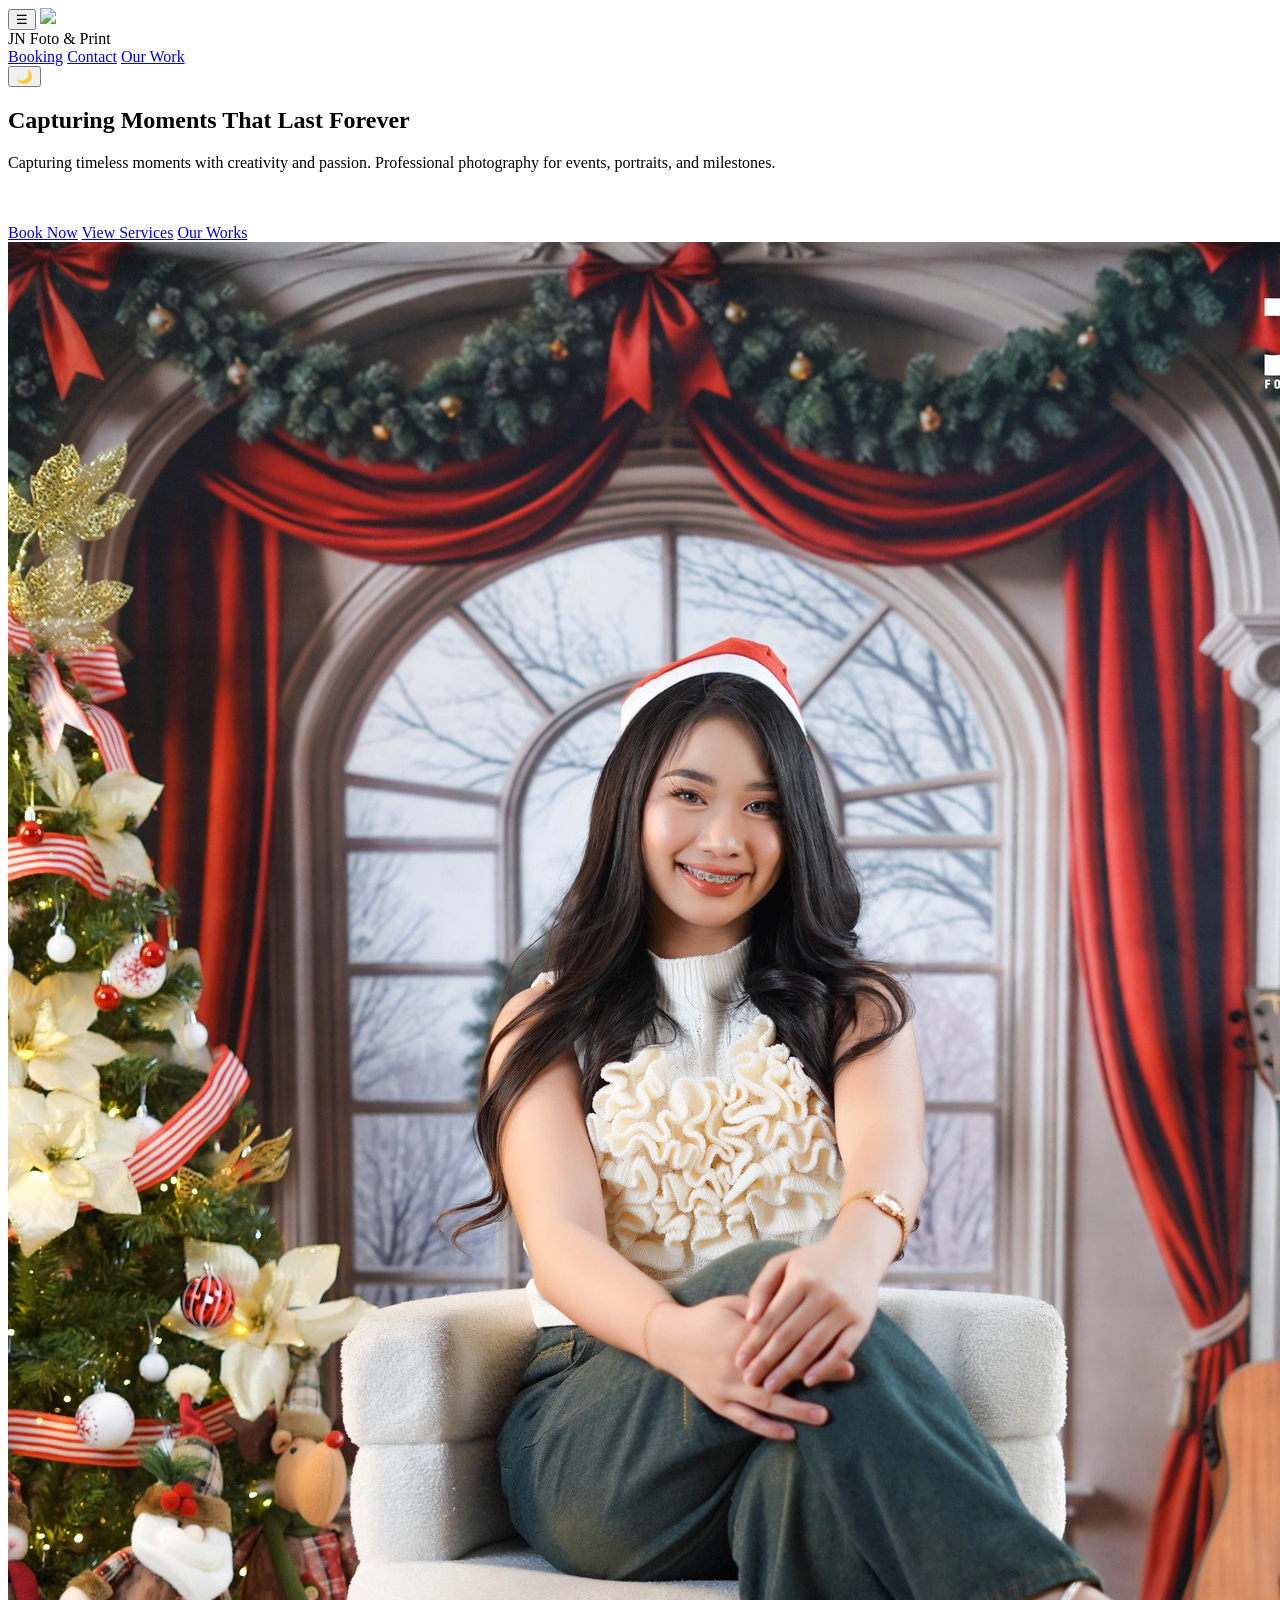
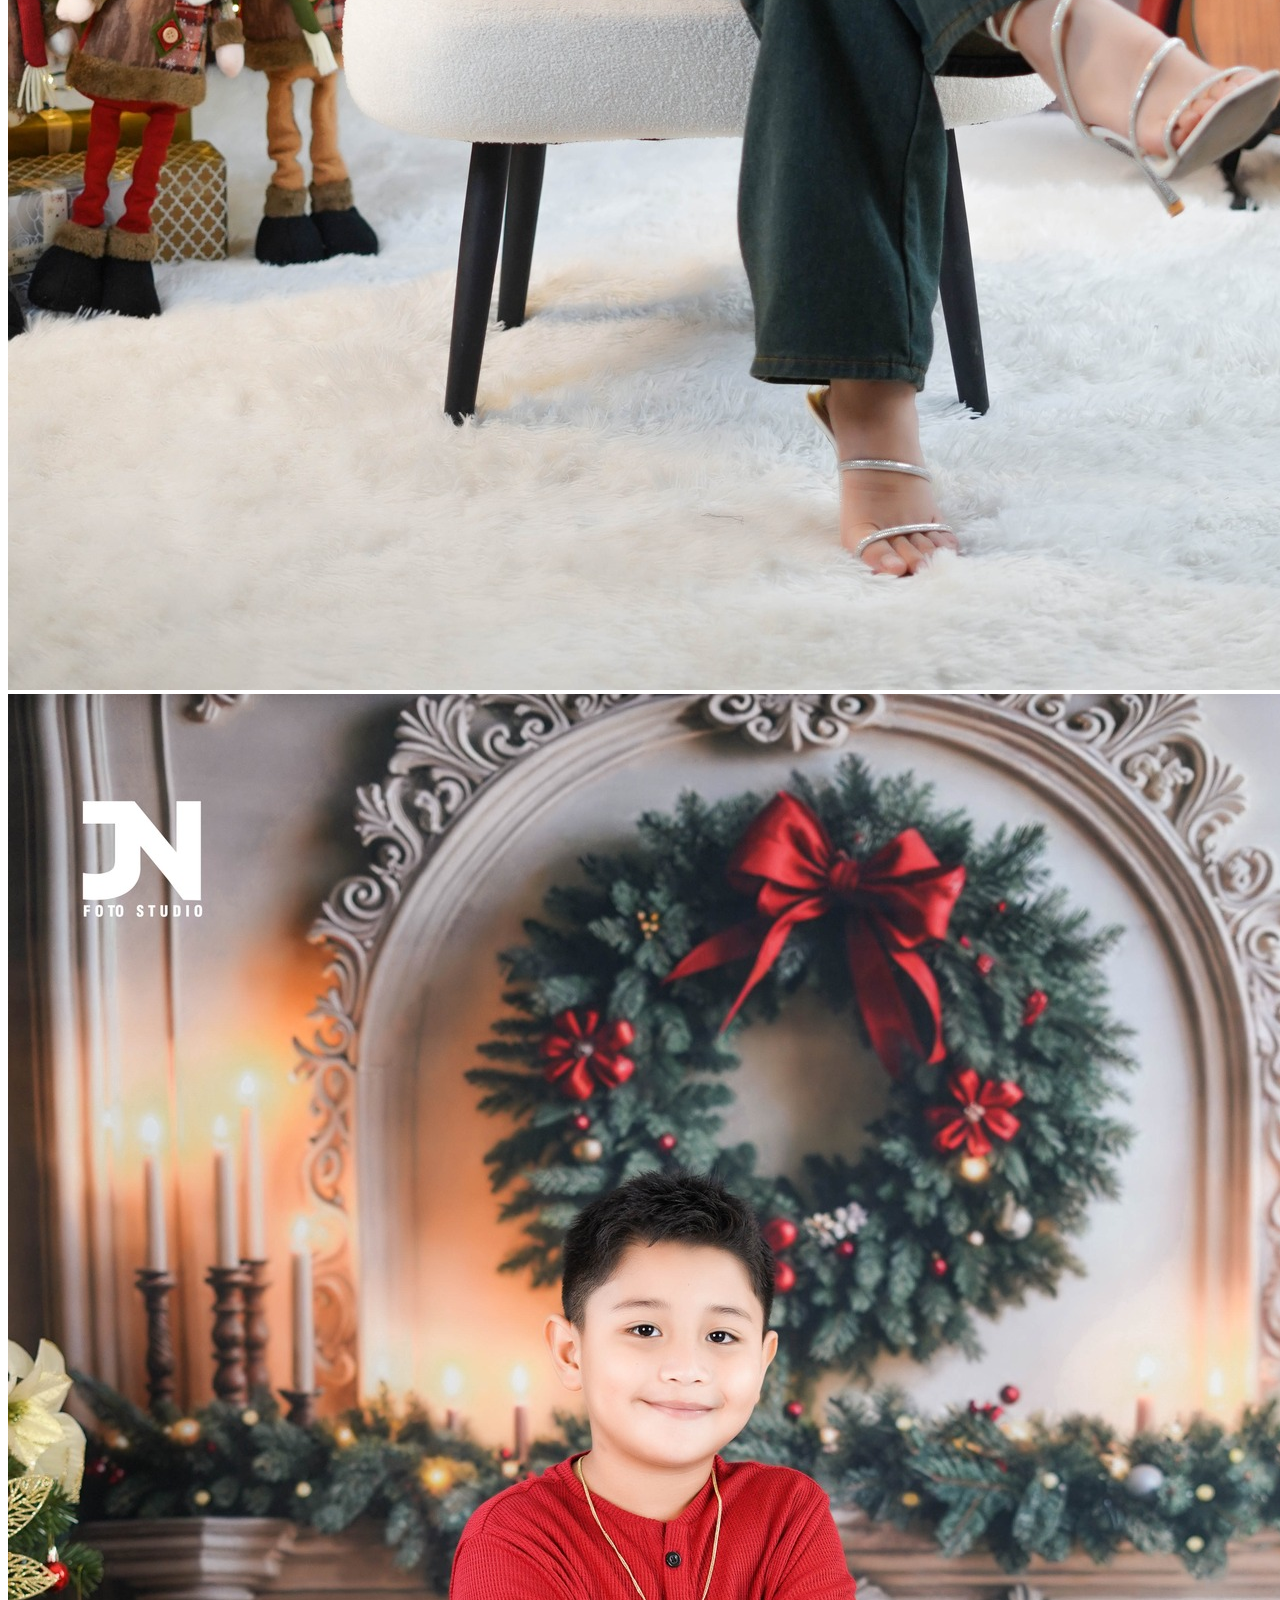
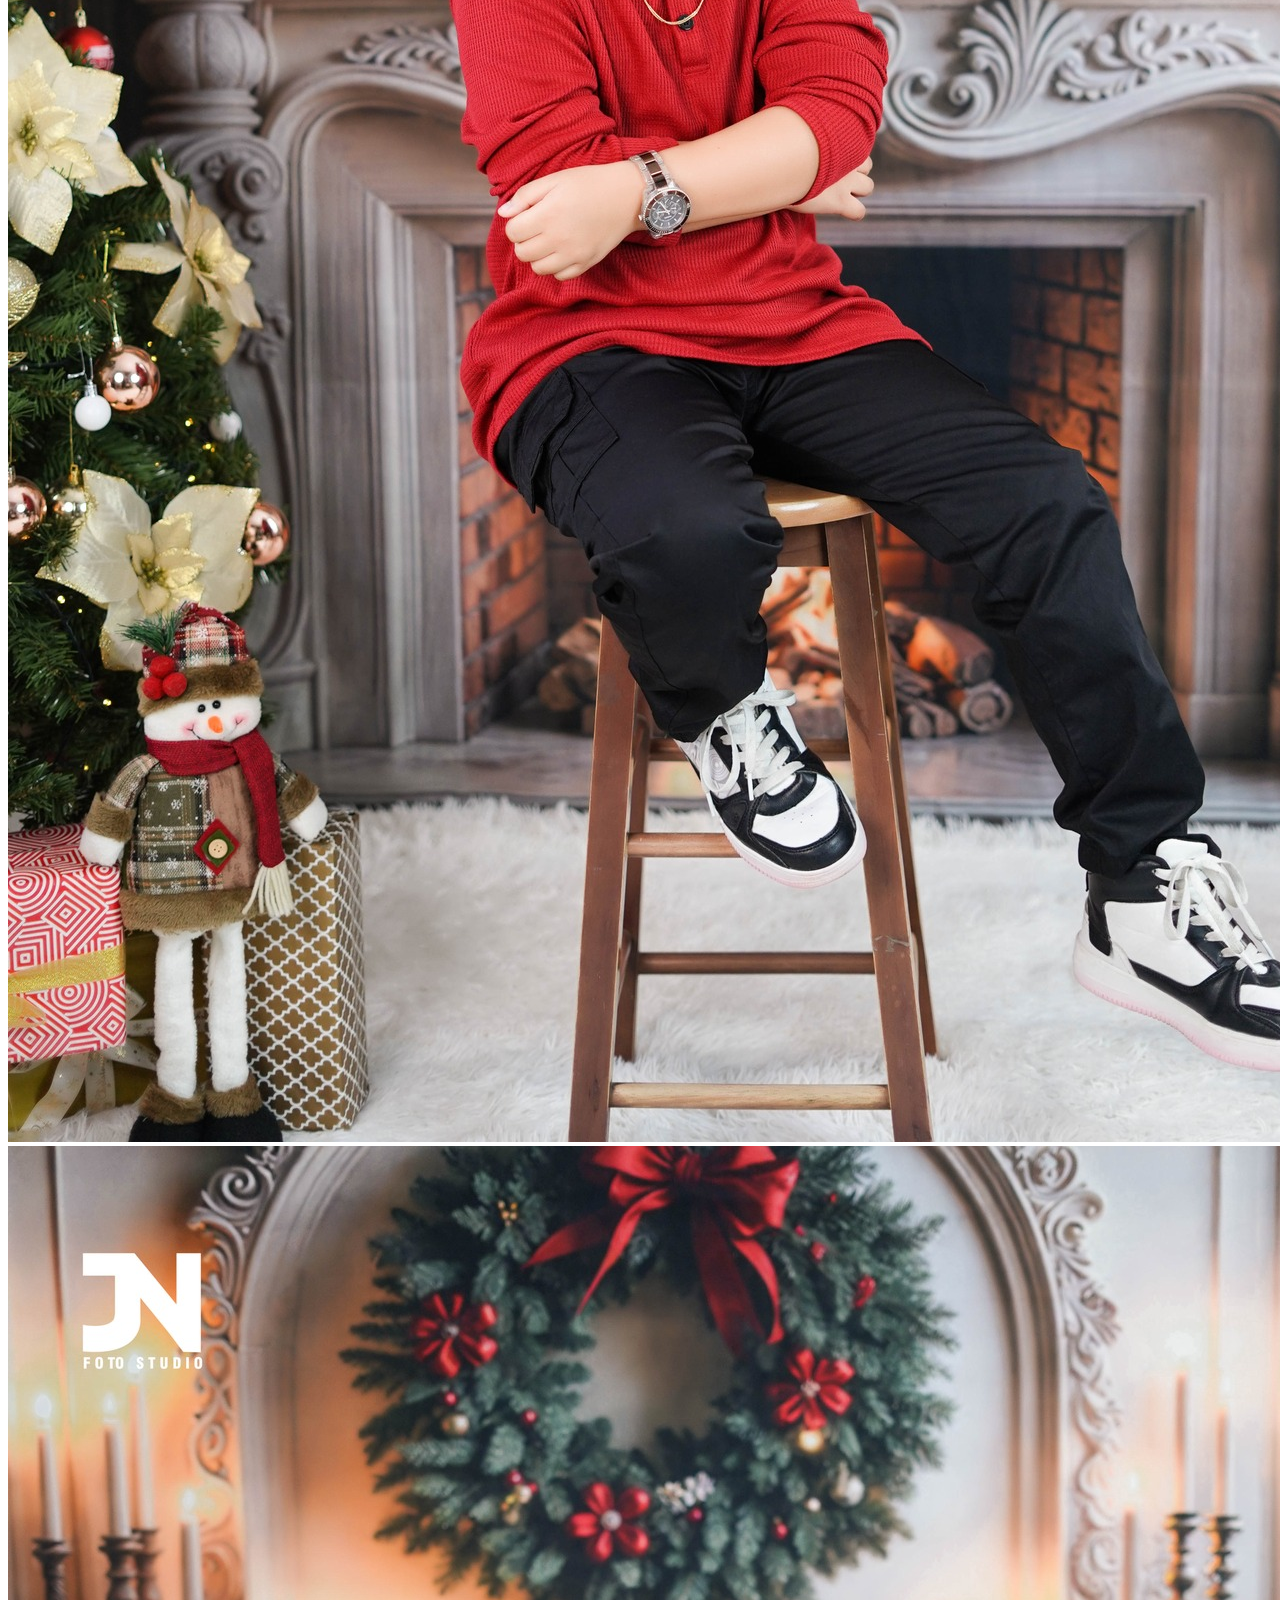
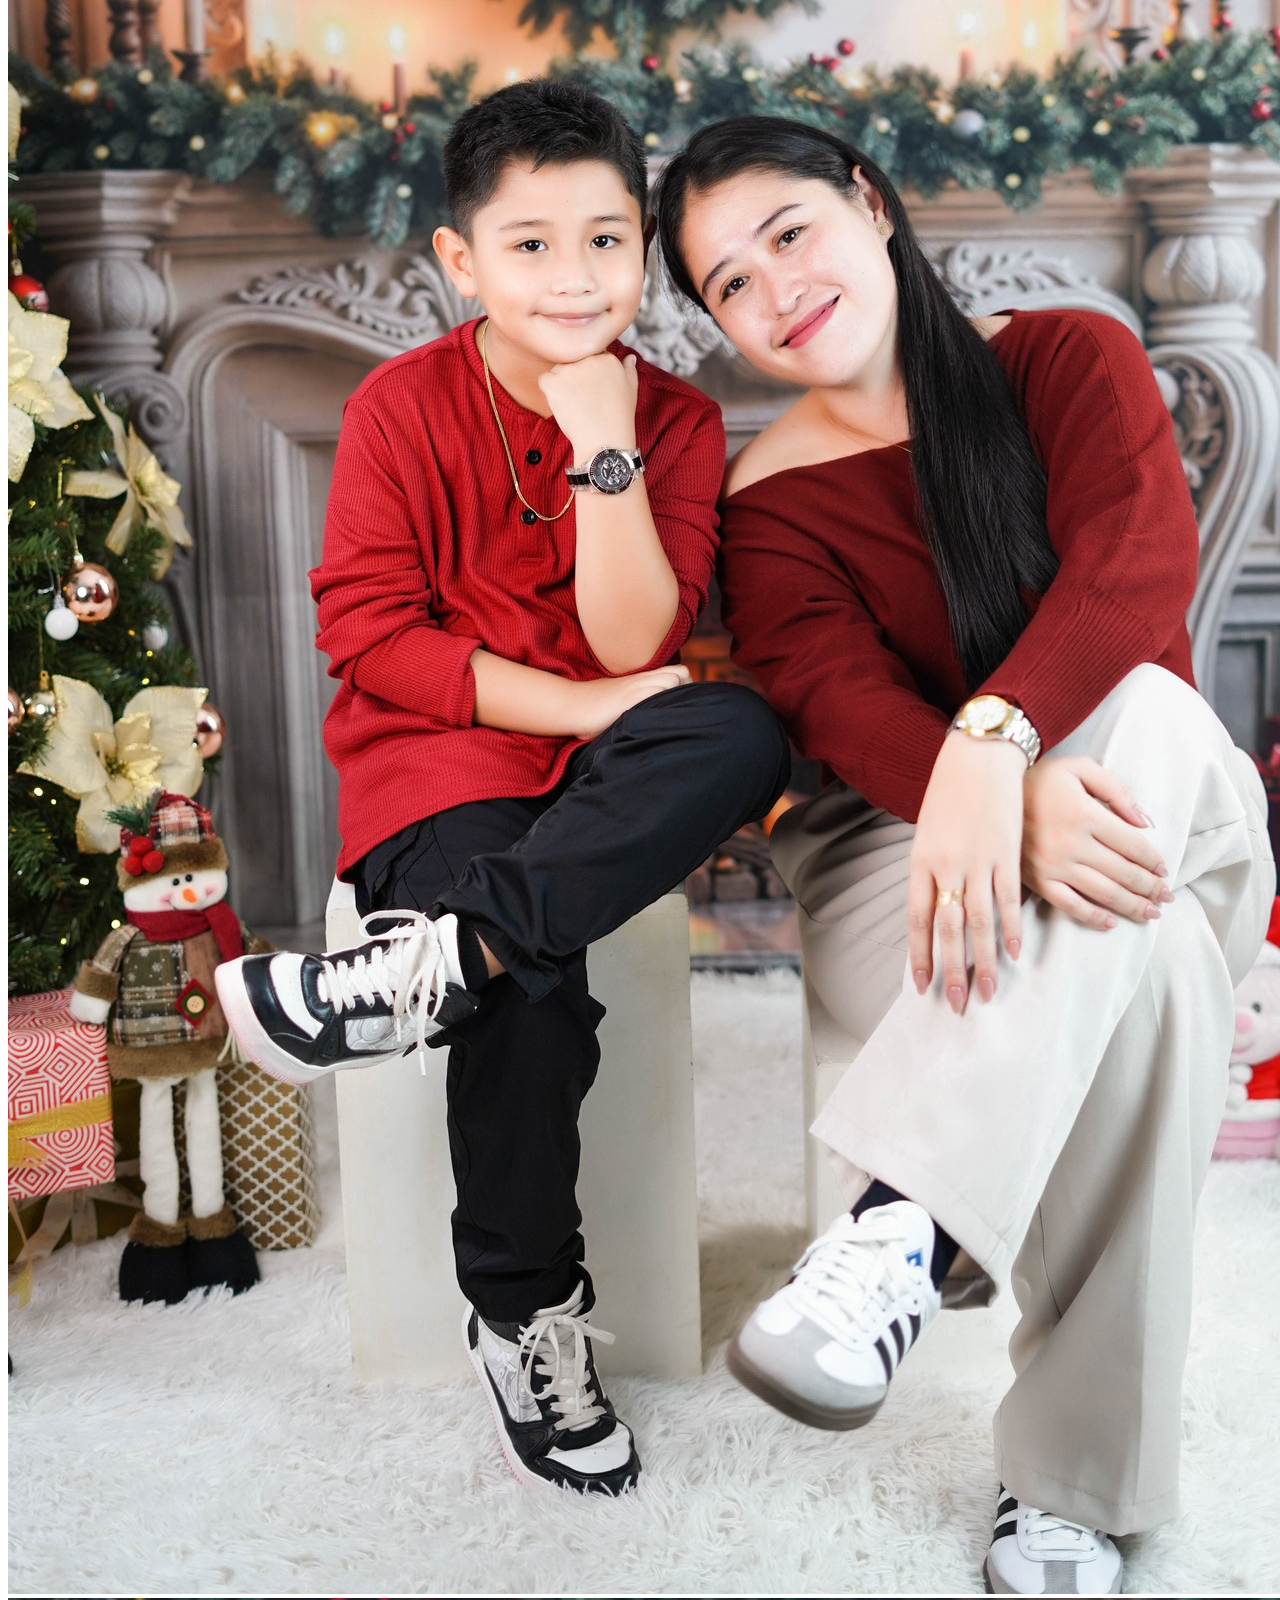
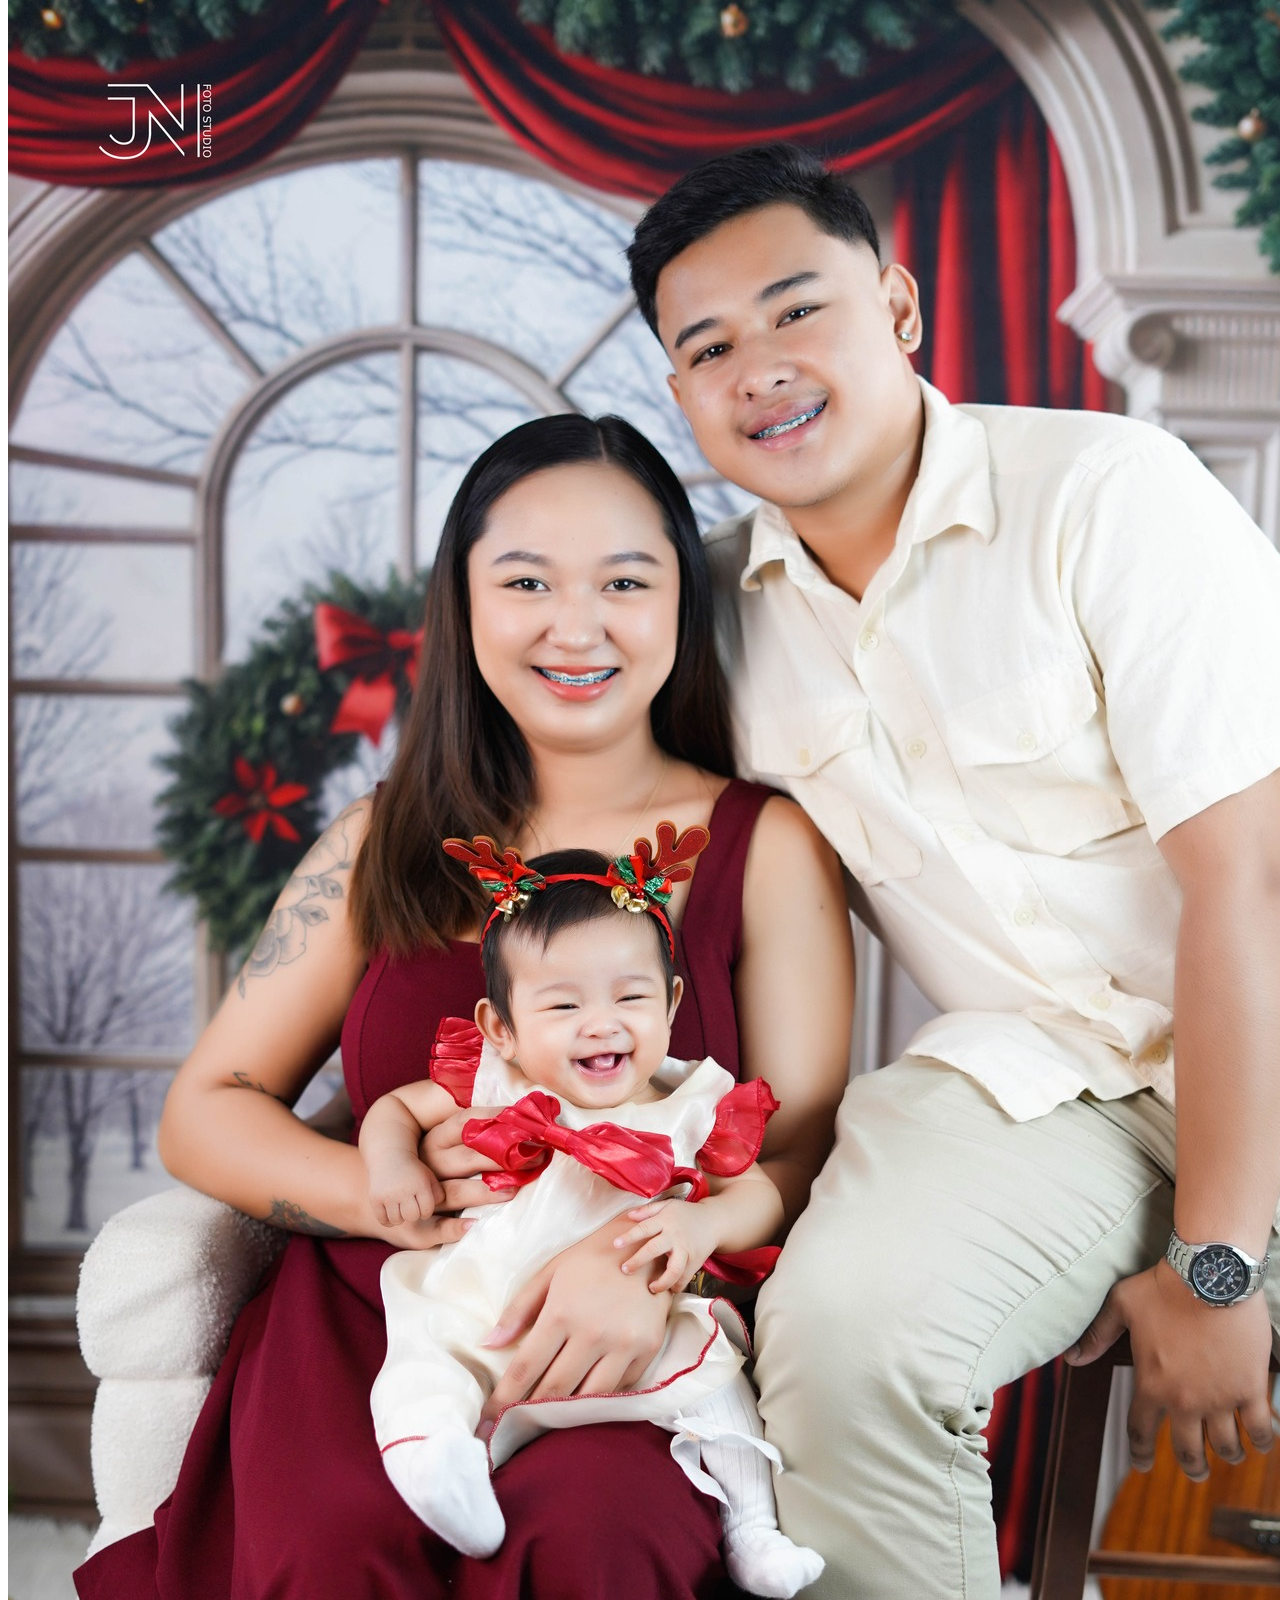
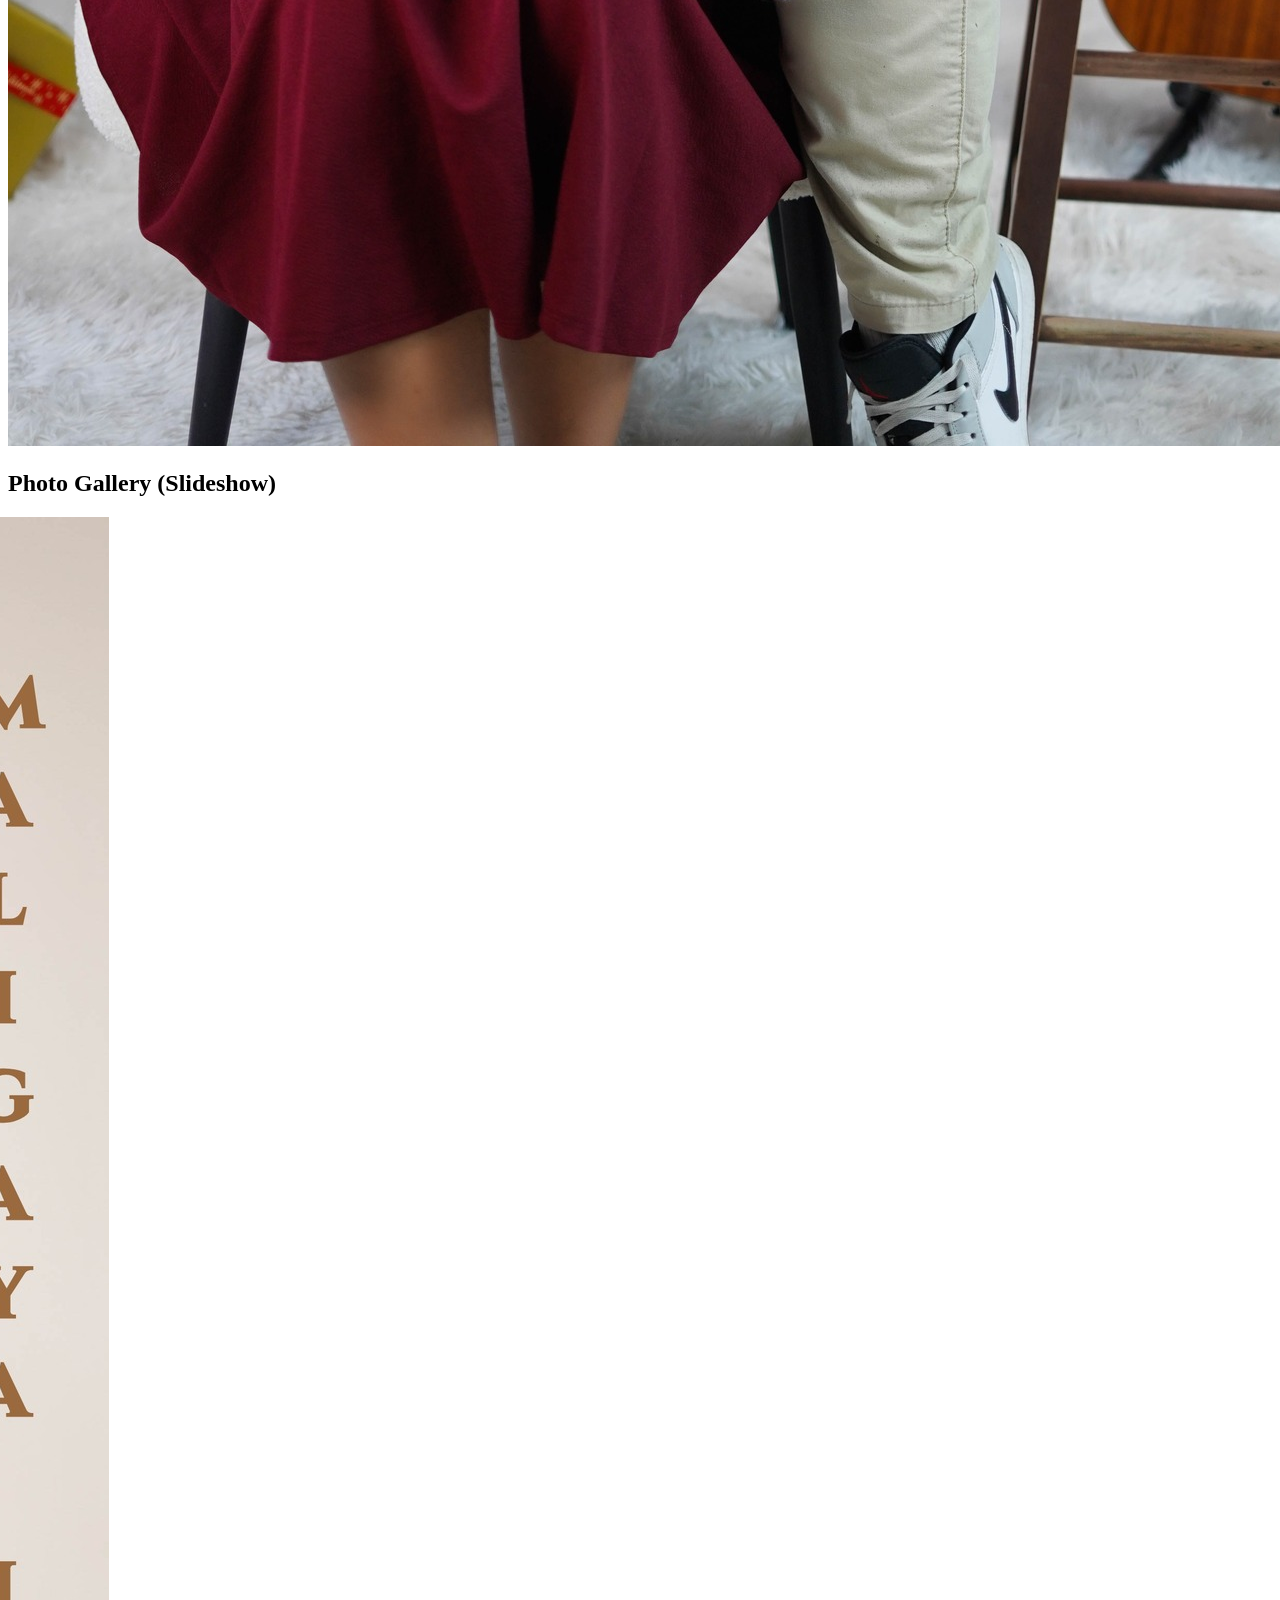
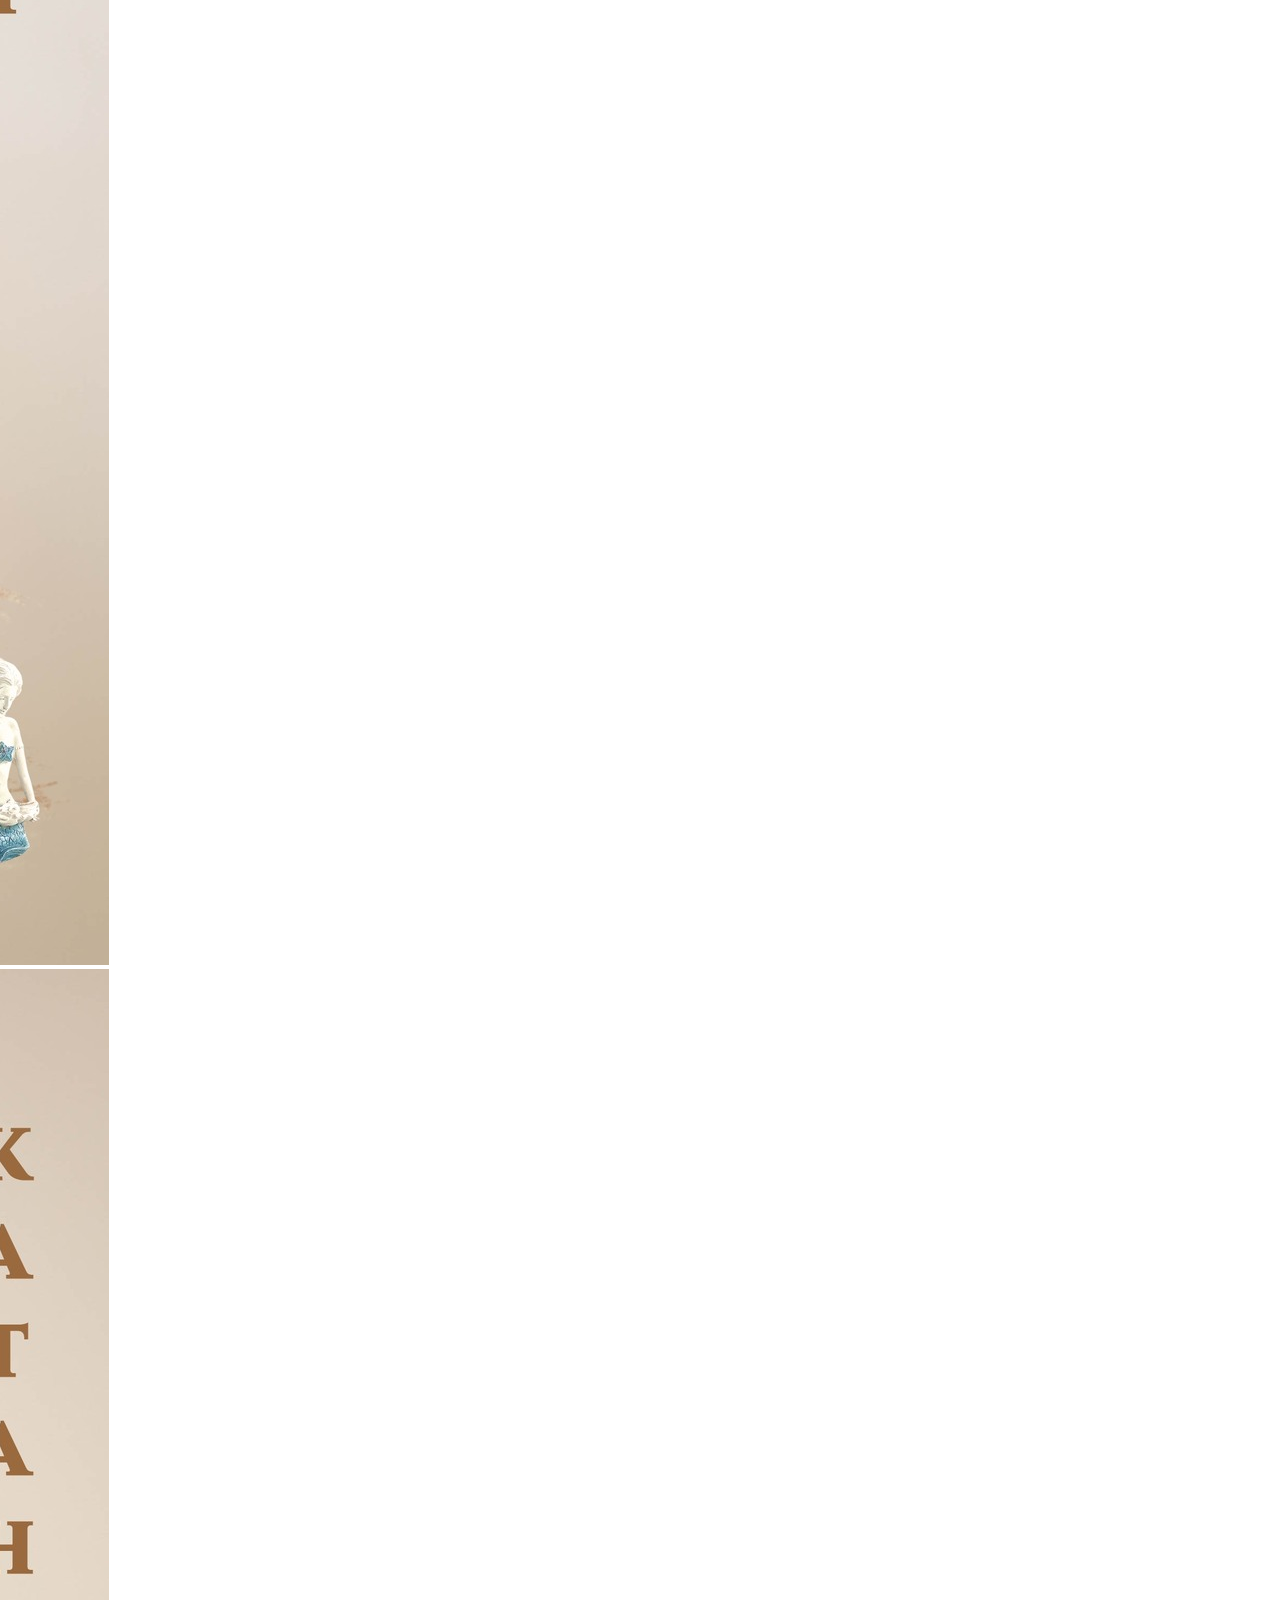
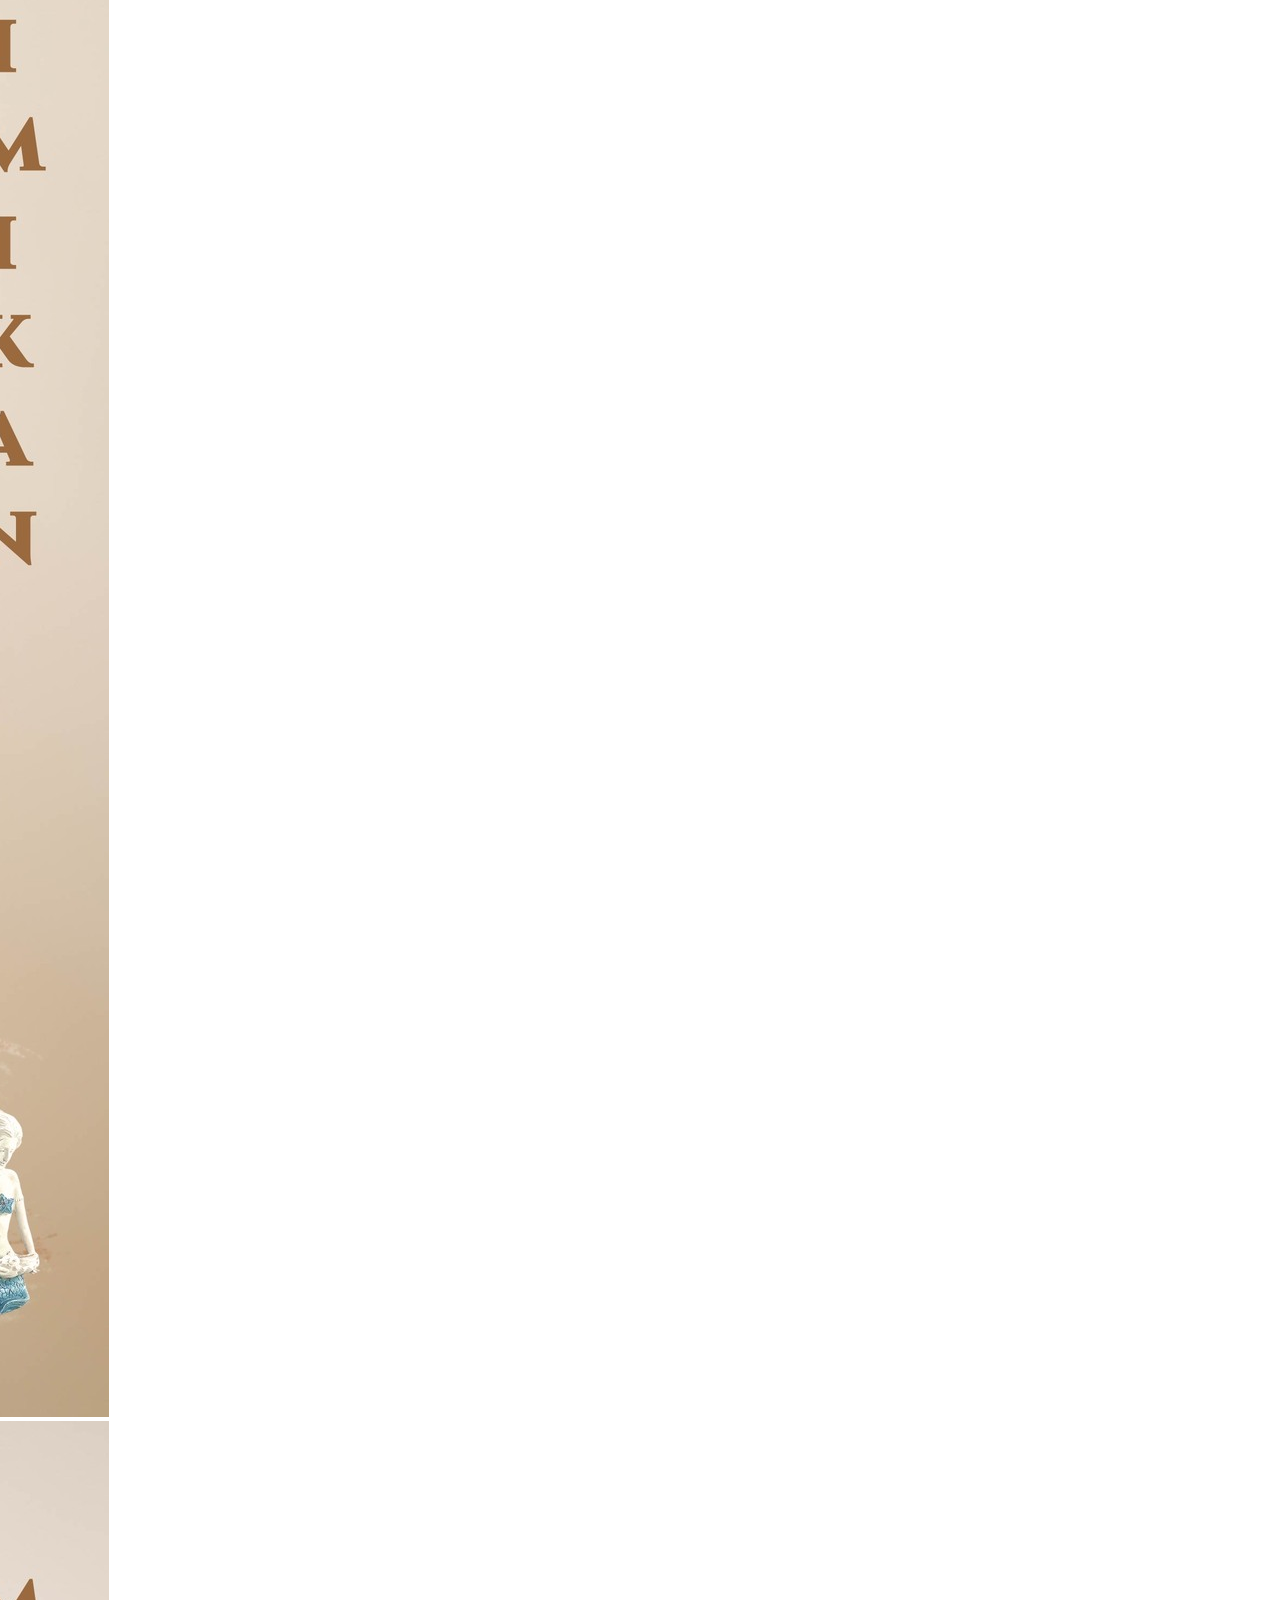
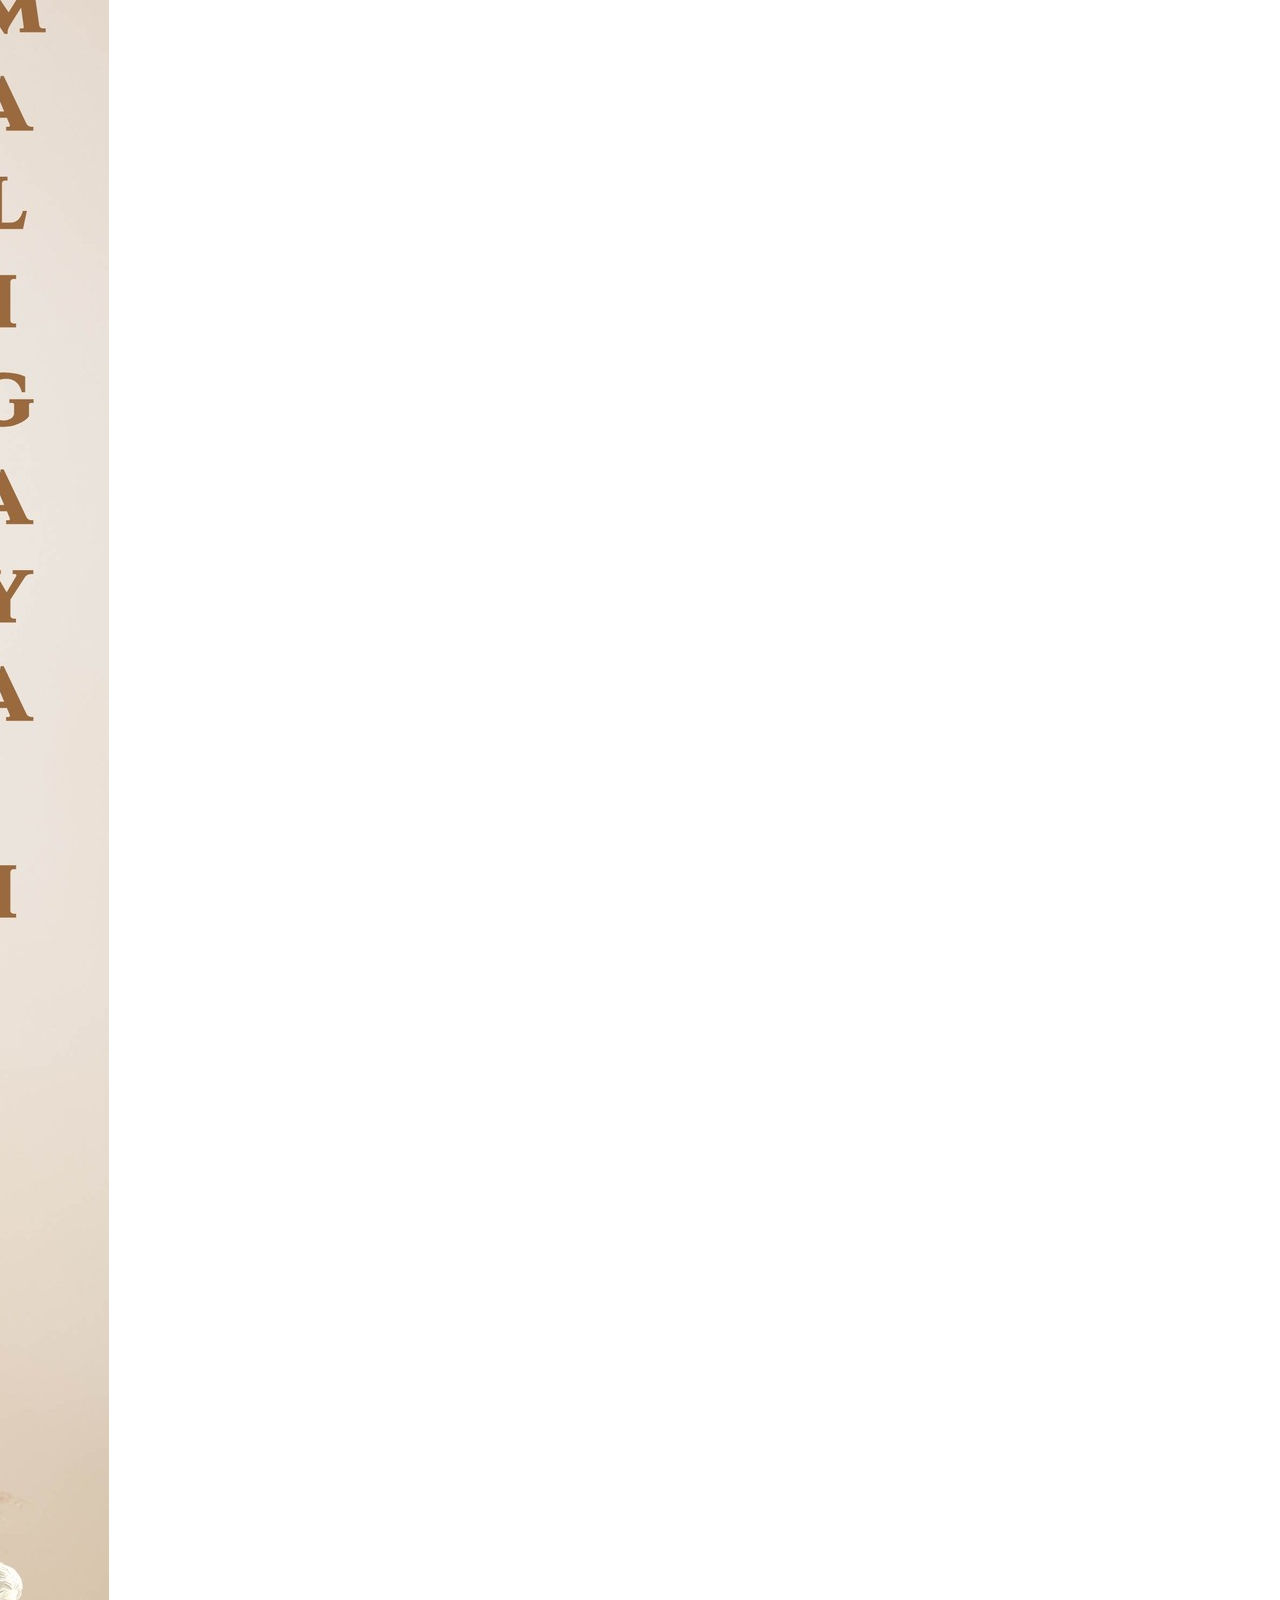
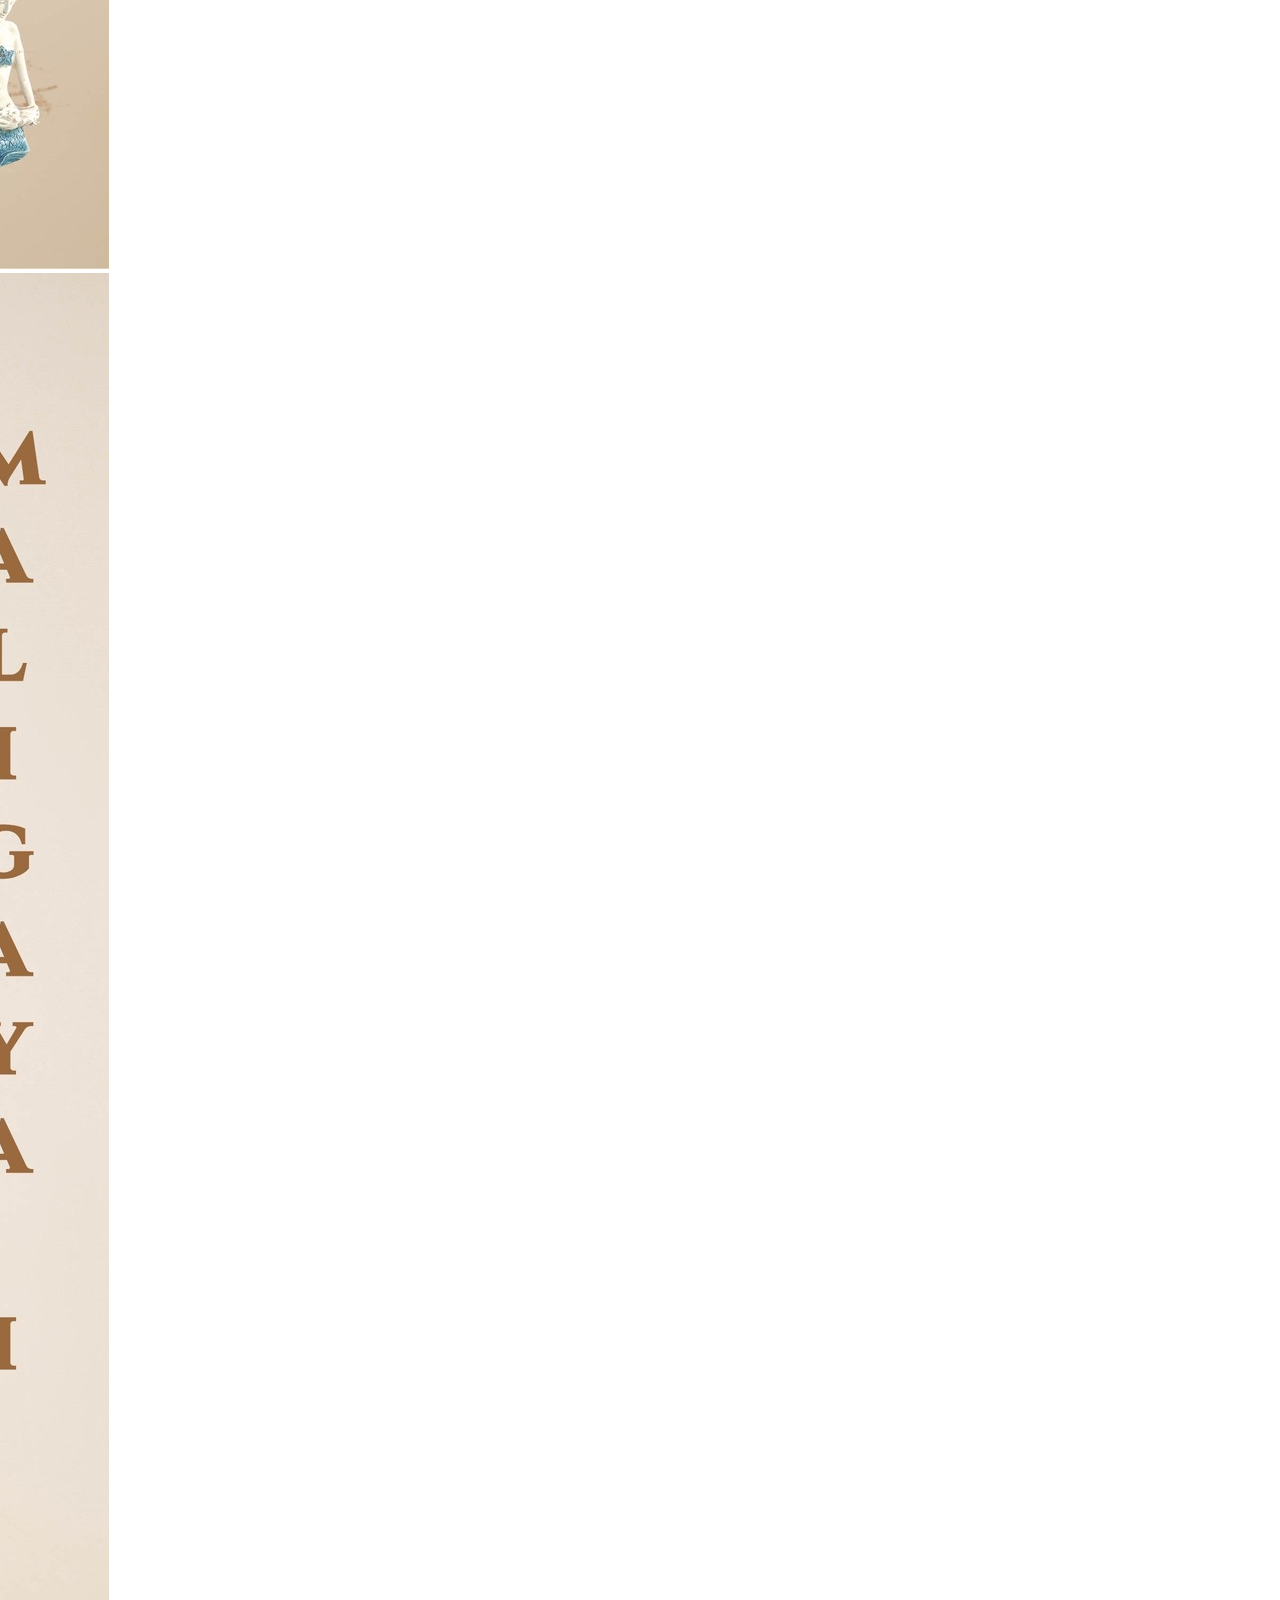
==== Index.html @ be2834be "Add files via upload" ====
<!DOCTYPE html>
<html lang="en">
<head>
  <meta charset="UTF-8" />
  <meta name="viewport" content="width=device-width, initial-scale=1.0" />
  <title>JN Foto & Print</title>
  <link rel="stylesheet" href="style.css" />
</head>

<body>

<!-- ===== LOADING SCREEN ===== -->
<div id="loader">
  <div class="spinner"></div>
  <p>Loading JN Foto & Print...</p>
</div>

<header>
  <button class="hamburger" onclick="toggleMenu()">☰</button>

  <img src="logo.jpg" class="logo">
  <div class="title">JN Foto & Print</div>
  <nav>
    <a href="booking.html">Booking</a>
    <a href="contact.html">Contact</a>
    <a href="gallery.html">Our Work</a>
  </nav>
</header>

<button id="darkToggle" class="dark-toggle">🌙</button>

<!-- ===== FEATURED ===== -->
<section id="featured" class="featured-layout scroll-animate">
  <div class="featured-text">
    <h2 id="typing-text"></h2>
    <p>
      Capturing timeless moments with creativity and passion.
      Professional photography for events, portraits, and milestones.
    </p><br><br>

    <div class="featured-buttons">
      <a href="booking.html" class="btn primary">Book Now</a>
      <a href="services.html" class="btn secondary">View Services</a>
      <a href="gallery.html" class="btn secondary">Our Works</a>
    </div>
  </div>

  <div class="featured-gallery">
    <img class="img-hover" src="Featured Photos/1 (1).jpg">
    <img class="img-hover" src="Featured Photos/1 (2).jpg">
    <img class="img-hover" src="Featured Photos/1 (3).jpg">
    <img class="img-hover" src="Featured Photos/1 (4).jpg">
  </div>
</section>

<!-- ===== PHOTO SLIDER ===== -->
<section class="scroll-animate">
  <h2>Photo Gallery (Slideshow)</h2>

  <div class="slider-container">
    <div class="slider-wrapper" id="sliderWrapper">
      <img src="Ms. Banalo 2025/1 (1).jpg">
      <img src="Ms. Banalo 2025/1 (2).jpg">
      <img src="Ms. Banalo 2025/1 (3).jpg">
      <img src="Ms. Banalo 2025/1 (4).jpg">
      <img src="Ms. Banalo 2025/1 (5).jpg">
      <img src="Ms. Banalo 2025/1 (6).jpg">
      <img src="Ms. Banalo 2025/1 (7).jpg">
      <img src="Ms. Banalo 2025/1 (8).jpg">
    </div>

    <button class="slide-btn prev" onclick="moveSlide(-1)">&#10094;</button>
    <button class="slide-btn next" onclick="moveSlide(1)">&#10095;</button>
  </div>

  <div class="dots" id="dotsContainer"></div>

  <p class="gallery-desc">
    Highlights from Ms. Banalo 2025 — elegance and confidence.
  </p>
</section>

<!-- ===== VIDEO ===== -->
<section class="video-layout scroll-animate">
  <div class="video-reel">
    <video autoplay muted loop playsinline src="Ms. Banalo 2025/video 1.mp4"></video>
  </div>

  <div class="video-text">
    <h2>Video Gallery</h2>
    <p>
      Cinematic storytelling through motion.
      Every frame is carefully crafted.
    </p>
  </div>
</section>

<!-- ===== TESTIMONIALS ===== -->
<div class="testimonial-slider">

  <div class="testimonial active">
    <img src="profiles/client1.jpg" class="client-img">
    <div class="testimonial-content">
      ⭐⭐⭐⭐⭐
      <p>"Amazing quality and service!"</p>
      <h4>Maria S.</h4>
    </div>
  </div>

  <div class="testimonial">
    <img src="profiles/client2.jpg" class="client-img">
    <div class="testimonial-content">
      ⭐⭐⭐⭐☆
      <p>"Beautiful photos, fast delivery."</p>
      <h4>John D.</h4>
    </div>
  </div>

  <div class="testimonial">
    <img src="profiles/client3.jpg" class="client-img">
    <div class="testimonial-content">
      ⭐⭐⭐⭐⭐
      <p>"Highly recommended!"</p>
      <h4>Anne C.</h4>
    </div>
  </div>

  <div class="testimonial">
    <img src="profiles/client4.jpg" class="client-img">
    <div class="testimonial-content">
      ⭐⭐⭐⭐☆
      <p>"Great experience overall."</p>
      <h4>Mark L.</h4>
    </div>
  </div>

  <div class="testimonial">
    <img src="profiles/client5.jpg" class="client-img">
    <div class="testimonial-content">
      ⭐⭐⭐⭐⭐
      <p>"Captured every moment perfectly."</p>
      <h4>Sophia R.</h4> 
    </div>
  </div>

</div>
<br><br><br>

<footer>
  <p>© 2025 JN Foto & Print. All Rights Reserved.</p>
</footer>

<!-- ===== JAVASCRIPT ===== -->
<script>
/* LOADER */
window.addEventListener("load", () => {
  setTimeout(() => {
    document.getElementById("loader").style.display = "none";
  }, 1500); // 1.5s delay (50% slower feel)
});

/* SLIDER */
let index = 0;
const slides = document.querySelectorAll("#sliderWrapper img");
const wrapper = document.getElementById("sliderWrapper");
const dots = document.getElementById("dotsContainer");

slides.forEach((_, i) => {
  const d = document.createElement("span");
  d.className = "dot";
  d.onclick = () => goToSlide(i);
  dots.appendChild(d);
});

function updateSlider() {
  wrapper.style.transform = `translateX(-${index * 100}%)`;
  document.querySelectorAll(".dot").forEach(d => d.classList.remove("active"));
  document.querySelectorAll(".dot")[index].classList.add("active");
}
function moveSlide(n) {
  index = (index + n + slides.length) % slides.length;
  updateSlider();
}
function goToSlide(i) {
  index = i;
  updateSlider();
}
updateSlider();
setInterval(() => moveSlide(1), 4000);

/* TESTIMONIALS */
let t = 0;
const testimonials = document.querySelectorAll(".testimonial");
setInterval(() => {
  testimonials[t].classList.remove("active");
  t = (t + 1) % testimonials.length;
  testimonials[t].classList.add("active");
}, 4000);

/* SCROLL ANIMATION */
const observer = new IntersectionObserver(entries => {
  entries.forEach(e => e.isIntersecting && e.target.classList.add("show"));
}, { threshold: 0.2 });
document.querySelectorAll(".scroll-animate").forEach(el => observer.observe(el));

/* DARK MODE */
document.getElementById("darkToggle").onclick = () =>
  document.body.classList.toggle("dark");

/* TYPING TEXT */
const text = "Capturing Moments That Last Forever";
let i = 0;
function type() {
  if (i < text.length) {
    document.getElementById("typing-text").innerHTML += text.charAt(i++);
    setTimeout(type, 80);
  }
}
type();

/* FEATURED DESKTOP SLIDESHOW ONLY */
if (window.innerWidth >= 1024) {
  const featuredImgs = document.querySelectorAll(".featured-gallery img");
  let fIndex = 0;

  setInterval(() => {
    featuredImgs.forEach(img => {
      img.style.transform = `translateX(-${fIndex * 100}%)`;
    });
    fIndex = (fIndex + 1) % featuredImgs.length;
  }, 3500);
}


/* HAMBURGER MENU */
function toggleMenu() {
  document.querySelector("nav").classList.toggle("show");
}


</script>

</body>
</html>
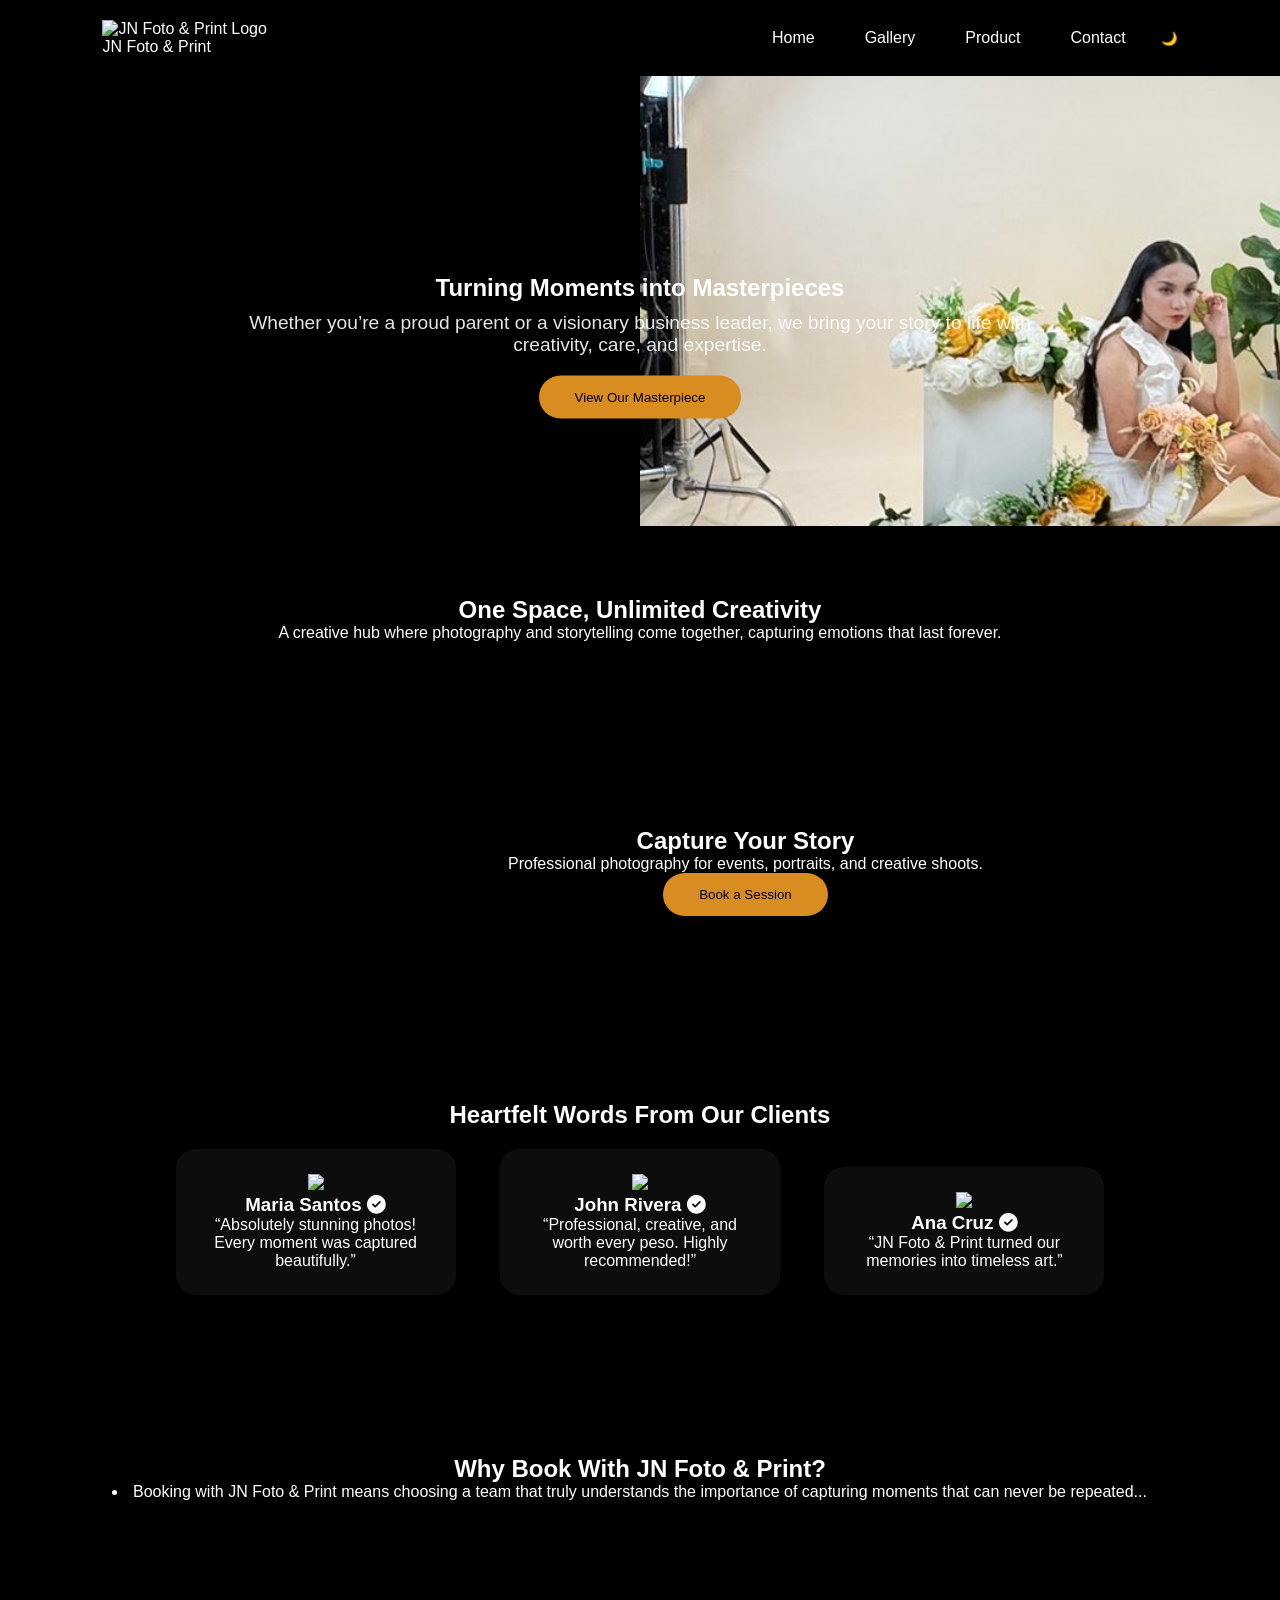
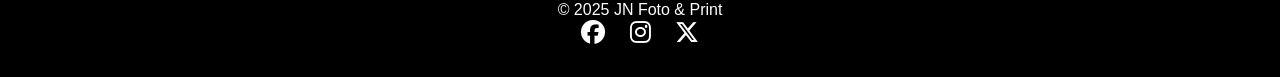
==== commit 93b13172: "Add files via upload" ====
--- a/Index.html
+++ b/Index.html
@@ -2,243 +2,124 @@
 <html lang="en">
 <head>
   <meta charset="UTF-8" />
-  <meta name="viewport" content="width=device-width, initial-scale=1.0" />
+  <meta name="viewport" content="width=device-width, initial-scale=1.0"/>
   <title>JN Foto & Print</title>
-  <link rel="stylesheet" href="style.css" />
+  <link rel="icon" href="favicon.jpg" type="image/x-icon">
+  <link rel="stylesheet" href="Style.css">
+  <link rel="stylesheet" href="https://cdnjs.cloudflare.com/ajax/libs/font-awesome/6.5.0/css/all.min.css">
 </head>
+<body class="dark">
 
-<body>
-
-<!-- ===== LOADING SCREEN ===== -->
-<div id="loader">
-  <div class="spinner"></div>
-  <p>Loading JN Foto & Print...</p>
+<!-- LOADING SCREEN -->
+<div class="loader">
+    <div class="spinner"></div>
 </div>
 
+<!-- HEADER -->
 <header>
-  <button class="hamburger" onclick="toggleMenu()">☰</button>
+  <div class="logo">
+      <img src="logo.png" alt="JN Foto & Print Logo"> <p>JN Foto & Print</p>
+  </div>
 
-  <img src="logo.jpg" class="logo">
-  <div class="title">JN Foto & Print</div>
-  <nav>
-    <a href="booking.html">Booking</a>
-    <a href="contact.html">Contact</a>
-    <a href="gallery.html">Our Work</a>
+  <div class="hamburger" id="hamburger">
+      <span></span>
+      <span></span>
+      <span></span>
+  </div>
+
+  <nav id="navMenu">
+    <a href="Index.html">Home</a>
+    <a href="Gallery.html">Gallery</a>
+    <a href="Product.html">Product</a>
+    <a href="#">Contact</a>
+    <button id="bgToggle">🌙</button>
   </nav>
 </header>
 
-<button id="darkToggle" class="dark-toggle">🌙</button>
+<!-- HERO SECTION -->
+<section class="hero">
+  <div class="slideshow">
+    <img src="800x1200/1.jpg" class="slide active">
+    <img src="800x1200/2.jpg" class="slide">
+    <img src="800x1200/3.jpg" class="slide">
+    <img src="800x1200/4.jpg" class="slide">
+    <img src="800x1200/5.jpg" class="slide">
+   </div>
 
-<!-- ===== FEATURED ===== -->
-<section id="featured" class="featured-layout scroll-animate">
-  <div class="featured-text">
-    <h2 id="typing-text"></h2>
-    <p>
-      Capturing timeless moments with creativity and passion.
-      Professional photography for events, portraits, and milestones.
-    </p><br><br>
+  <div class="hero-content">
+    <h1>Turning Moments into Masterpieces</h1>
 
-    <div class="featured-buttons">
-      <a href="booking.html" class="btn primary">Book Now</a>
-      <a href="services.html" class="btn secondary">View Services</a>
-      <a href="gallery.html" class="btn secondary">Our Works</a>
-    </div>
-  </div>
+    <p class="hero-subtext">
+      Whether you’re a proud parent or a visionary business leader, we bring your
+      story to life with creativity, care, and expertise.
+    </p>
 
-  <div class="featured-gallery">
-    <img class="img-hover" src="Featured Photos/1 (1).jpg">
-    <img class="img-hover" src="Featured Photos/1 (2).jpg">
-    <img class="img-hover" src="Featured Photos/1 (3).jpg">
-    <img class="img-hover" src="Featured Photos/1 (4).jpg">
+    <button class="hero-btn">View Our Masterpiece</button>
   </div>
 </section>
 
-<!-- ===== PHOTO SLIDER ===== -->
-<section class="scroll-animate">
-  <h2>Photo Gallery (Slideshow)</h2>
-
-  <div class="slider-container">
-    <div class="slider-wrapper" id="sliderWrapper">
-      <img src="Ms. Banalo 2025/1 (1).jpg">
-      <img src="Ms. Banalo 2025/1 (2).jpg">
-      <img src="Ms. Banalo 2025/1 (3).jpg">
-      <img src="Ms. Banalo 2025/1 (4).jpg">
-      <img src="Ms. Banalo 2025/1 (5).jpg">
-      <img src="Ms. Banalo 2025/1 (6).jpg">
-      <img src="Ms. Banalo 2025/1 (7).jpg">
-      <img src="Ms. Banalo 2025/1 (8).jpg">
-    </div>
-
-    <button class="slide-btn prev" onclick="moveSlide(-1)">&#10094;</button>
-    <button class="slide-btn next" onclick="moveSlide(1)">&#10095;</button>
-  </div>
-
-  <div class="dots" id="dotsContainer"></div>
-
-  <p class="gallery-desc">
-    Highlights from Ms. Banalo 2025 — elegance and confidence.
+<!-- TEXT BOX -->
+<section class="text-box">
+  <h2>One Space, Unlimited Creativity</h2>
+  <p>
+    A creative hub where photography and storytelling come together,
+    capturing emotions that last forever.
   </p>
 </section>
 
-<!-- ===== VIDEO ===== -->
-<section class="video-layout scroll-animate">
+<!-- CTA SECTION -->
+<section class="cta">
   <div class="video-reel">
-    <video autoplay muted loop playsinline src="Ms. Banalo 2025/video 1.mp4"></video>
+  <video autoplay muted loop playsinline src="800x1200/1.mp4"></video>
+  </div>
+  <div class="cta-text">
+    <h2>Capture Your Story</h2>
+    <p>Professional photography for events, portraits, and creative shoots.</p>
+    <button class="hero-btn">Book a Session</button>
+  </div>
+ </section>
+
+<!-- TESTIMONIALS -->
+<section class="testimonials">
+  <h2>Heartfelt Words From Our Clients</h2>
+
+  <div class="testimonial-card">
+    <img src="https://i.pravatar.cc/150?1">
+    <h3>Maria Santos <i class="fa-solid fa-circle-check"></i></h3>
+    <p>“Absolutely stunning photos! Every moment was captured beautifully.”</p>
   </div>
 
-  <div class="video-text">
-    <h2>Video Gallery</h2>
-    <p>
-      Cinematic storytelling through motion.
-      Every frame is carefully crafted.
-    </p>
+  <div class="testimonial-card">
+    <img src="https://i.pravatar.cc/150?2">
+    <h3>John Rivera <i class="fa-solid fa-circle-check"></i></h3>
+    <p>“Professional, creative, and worth every peso. Highly recommended!”</p>
+  </div>
+
+  <div class="testimonial-card">
+    <img src="https://i.pravatar.cc/150?3">
+    <h3>Ana Cruz <i class="fa-solid fa-circle-check"></i></h3>
+    <p>“JN Foto & Print turned our memories into timeless art.”</p>
   </div>
 </section>
 
-<!-- ===== TESTIMONIALS ===== -->
-<div class="testimonial-slider">
+<!-- WHY BOOK -->
+<section class="why-book">
+  <h2>Why Book With JN Foto & Print?</h2>
+  <ul>
+    <li>Booking with JN Foto & Print means choosing a team that truly understands the importance of capturing moments that can never be repeated...</li>
+  </ul>
+</section>
 
-  <div class="testimonial active">
-    <img src="profiles/client1.jpg" class="client-img">
-    <div class="testimonial-content">
-      ⭐⭐⭐⭐⭐
-      <p>"Amazing quality and service!"</p>
-      <h4>Maria S.</h4>
-    </div>
+<!-- FOOTER -->
+<footer>
+  <p>© 2025 JN Foto & Print</p>
+  <div class="socials">
+    <a href="#"><i class="fab fa-facebook"></i></a>
+    <a href="#"><i class="fab fa-instagram"></i></a>
+    <a href="#"><i class="fab fa-x-twitter"></i></a>
   </div>
-
-  <div class="testimonial">
-    <img src="profiles/client2.jpg" class="client-img">
-    <div class="testimonial-content">
-      ⭐⭐⭐⭐☆
-      <p>"Beautiful photos, fast delivery."</p>
-      <h4>John D.</h4>
-    </div>
-  </div>
-
-  <div class="testimonial">
-    <img src="profiles/client3.jpg" class="client-img">
-    <div class="testimonial-content">
-      ⭐⭐⭐⭐⭐
-      <p>"Highly recommended!"</p>
-      <h4>Anne C.</h4>
-    </div>
-  </div>
-
-  <div class="testimonial">
-    <img src="profiles/client4.jpg" class="client-img">
-    <div class="testimonial-content">
-      ⭐⭐⭐⭐☆
-      <p>"Great experience overall."</p>
-      <h4>Mark L.</h4>
-    </div>
-  </div>
-
-  <div class="testimonial">
-    <img src="profiles/client5.jpg" class="client-img">
-    <div class="testimonial-content">
-      ⭐⭐⭐⭐⭐
-      <p>"Captured every moment perfectly."</p>
-      <h4>Sophia R.</h4> 
-    </div>
-  </div>
-
-</div>
-<br><br><br>
-
-<footer>
-  <p>© 2025 JN Foto & Print. All Rights Reserved.</p>
 </footer>
 
-<!-- ===== JAVASCRIPT ===== -->
-<script>
-/* LOADER */
-window.addEventListener("load", () => {
-  setTimeout(() => {
-    document.getElementById("loader").style.display = "none";
-  }, 1500); // 1.5s delay (50% slower feel)
-});
-
-/* SLIDER */
-let index = 0;
-const slides = document.querySelectorAll("#sliderWrapper img");
-const wrapper = document.getElementById("sliderWrapper");
-const dots = document.getElementById("dotsContainer");
-
-slides.forEach((_, i) => {
-  const d = document.createElement("span");
-  d.className = "dot";
-  d.onclick = () => goToSlide(i);
-  dots.appendChild(d);
-});
-
-function updateSlider() {
-  wrapper.style.transform = `translateX(-${index * 100}%)`;
-  document.querySelectorAll(".dot").forEach(d => d.classList.remove("active"));
-  document.querySelectorAll(".dot")[index].classList.add("active");
-}
-function moveSlide(n) {
-  index = (index + n + slides.length) % slides.length;
-  updateSlider();
-}
-function goToSlide(i) {
-  index = i;
-  updateSlider();
-}
-updateSlider();
-setInterval(() => moveSlide(1), 4000);
-
-/* TESTIMONIALS */
-let t = 0;
-const testimonials = document.querySelectorAll(".testimonial");
-setInterval(() => {
-  testimonials[t].classList.remove("active");
-  t = (t + 1) % testimonials.length;
-  testimonials[t].classList.add("active");
-}, 4000);
-
-/* SCROLL ANIMATION */
-const observer = new IntersectionObserver(entries => {
-  entries.forEach(e => e.isIntersecting && e.target.classList.add("show"));
-}, { threshold: 0.2 });
-document.querySelectorAll(".scroll-animate").forEach(el => observer.observe(el));
-
-/* DARK MODE */
-document.getElementById("darkToggle").onclick = () =>
-  document.body.classList.toggle("dark");
-
-/* TYPING TEXT */
-const text = "Capturing Moments That Last Forever";
-let i = 0;
-function type() {
-  if (i < text.length) {
-    document.getElementById("typing-text").innerHTML += text.charAt(i++);
-    setTimeout(type, 80);
-  }
-}
-type();
-
-/* FEATURED DESKTOP SLIDESHOW ONLY */
-if (window.innerWidth >= 1024) {
-  const featuredImgs = document.querySelectorAll(".featured-gallery img");
-  let fIndex = 0;
-
-  setInterval(() => {
-    featuredImgs.forEach(img => {
-      img.style.transform = `translateX(-${fIndex * 100}%)`;
-    });
-    fIndex = (fIndex + 1) % featuredImgs.length;
-  }, 3500);
-}
-
-
-/* HAMBURGER MENU */
-function toggleMenu() {
-  document.querySelector("nav").classList.toggle("show");
-}
-
-
-</script>
-
+<script src="script.js"></script>
 </body>
 </html>
--- a/Style.css
+++ b/Style.css
@@ -0,0 +1,336 @@
+* {
+  margin: 0;
+  padding: 0;
+  box-sizing: border-box;
+  font-family: "Poppins", sans-serif;
+}
+
+body {
+  transition: background 0.5s, color 0.5s;
+}
+
+body.dark {
+  background: #000;
+  color: #fff;
+}
+
+body.light {
+  background: #f5f5f5;
+  color: #000;
+}
+
+/* LOADER */
+.loader {
+  position: fixed;
+  inset: 0;
+  background: #000;
+  display: flex;
+  justify-content: center;
+  align-items: center;
+  z-index: 2000;
+}
+
+.spinner {
+  width: 60px;
+  height: 60px;
+  border: 6px solid #444;
+  border-top-color: #D98c1f;
+  border-radius: 50%;
+  animation: spin 0.5s linear infinite;
+}
+
+@keyframes spin {
+  to { transform: rotate(360deg); }
+}
+
+body.loaded .loader {
+  opacity: 0;
+  pointer-events: none;
+  transition: 0.7s ease;
+}
+
+/* HEADER */
+header {
+  display: flex;
+  justify-content: space-between;
+  align-items: center;
+  padding: 20px 8%;
+  position: sticky;
+  top: 0;
+  background: rgba(0,0,0,0.7);
+  backdrop-filter: blur(10px);
+  z-index: 1000;
+}
+
+header .logo img {
+  height: 45px;
+  width: auto;
+}
+
+/* NAV */
+nav a {
+  color: white;
+  margin: 0 15px;
+  text-decoration: none;
+}
+
+nav {
+  display: flex;
+  align-items: center;
+  gap: 20px;
+}
+
+#bgToggle {
+  background: none;
+  border: none;
+  color: white;
+  cursor: pointer;
+}
+
+/* HAMBURGER */
+.hamburger {
+  display: none;
+  flex-direction: column;
+  gap: 5px;
+  cursor: pointer;
+  z-index: 1500;
+}
+
+.hamburger span {
+  width: 30px;
+  height: 4px;
+  background: white;
+  border-radius: 5px;
+  transition: 0.4s;
+}
+
+.hamburger.active span:nth-child(1) {
+  transform: rotate(45deg) translate(6px, 6px);
+}
+.hamburger.active span:nth-child(2) {
+  opacity: 0;
+}
+.hamburger.active span:nth-child(3) {
+  transform: rotate(-45deg) translate(6px, -6px);
+}
+
+/* MOBILE NAV */
+@media (max-width: 768px) {
+  nav {
+    position: fixed;
+    right: -100%;
+    top: 0;
+    width: 60%;
+    height: 100vh;
+    background: rgba(0,0,0,0.9);
+    flex-direction: column;
+    padding-top: 120px;
+    transition: 0.4s;
+    gap: 30px;
+  }
+
+  nav.show {
+    right: 0;
+  }
+
+  .hamburger {
+    display: flex;
+  }
+}
+
+/* SLIDESHOW */
+.hero {
+  height: 50vh;
+  position: relative;
+  text-align: center;
+}
+
+.slideshow {
+  position: absolute;
+  inset: 0;
+}
+
+.slide {
+  width: 100%;
+  height: 100%;
+  object-fit: cover;
+  position: absolute;
+  opacity: 0;
+  transition: opacity 1.5s;
+}
+
+.slide.active {
+  opacity: 1;
+}
+
+.hero-content {
+  position: relative;
+  top: 60%;
+  transform: translateY(-50%);
+  max-width: 800px;
+  margin: auto;
+}
+
+.hero-subtext {
+  font-size: clamp(0.9rem, 2vw, 1.2rem);
+  margin: 10px 0 20px;
+  opacity: 0.9;
+}
+
+.hero-btn {
+  padding: 14px 36px;
+  background: #D98c1f;
+  border: none;
+  border-radius: 50px;
+  color: black;
+  cursor: pointer;
+  transition: 0.3s;
+}
+
+.hero-btn:hover {
+  background: #b57219;
+  color: white;
+}
+
+/* TEXT SECTIONS */
+.text-box,
+.cta,
+.testimonials,
+.why-book {
+  padding: 70px 10%;
+  text-align: center;
+}
+
+.cta {
+  display: flex;
+  flex-wrap: wrap;
+  gap: 30px;
+  align-items: center;
+}
+
+.cta img {
+  width: 100%;
+  max-width: 400px;
+  border-radius: 15px;
+}
+
+/* TESTIMONIALS */
+.testimonial-card {
+  display: inline-block;
+  width: 280px;
+  background: rgba(255,255,255,0.05);
+  padding: 25px;
+  border-radius: 20px;
+  margin: 20px;
+  transition: 0.4s;
+}
+
+.testimonial-card:hover {
+  transform: translateY(-10px);
+}
+
+/* FOOTER */
+footer {
+  padding: 30px;
+  text-align: center;
+}
+
+.socials a {
+  margin: 0 10px;
+  font-size: 1.5rem;
+  color: inherit;
+}
+
+/* VIDEO */
+.video-layout {
+  display: flex;
+  flex-wrap: wrap;
+  gap: 40px;
+   
+}
+
+
+.video-reel video {
+  width: 350px;
+  border-radius: 12px;
+}
+
+/* STACKED GALLERY */
+.stack-gallery{
+display:flex;
+flex-wrap:wrap;
+justify-content:center;
+gap:0;
+margin-top:60px;
+}
+
+.stack-gallery img{
+width:260px;
+height:360px;
+object-fit:cover;
+border-radius:15px;
+margin-left:-60px;
+box-shadow:0 15px 35px rgba(0,0,0,.5);
+transition:.4s;
+cursor:pointer;
+}
+
+.stack-gallery img:first-child{
+margin-left:0;
+}
+
+.stack-gallery img:hover{
+transform:translateY(-15px) scale(1.05);
+z-index:10;
+}
+
+/* LIGHTBOX */
+#lightbox{
+position:fixed;
+inset:0;
+background:rgba(0,0,0,.9);
+display:none;
+align-items:center;
+justify-content:center;
+z-index:9999;
+}
+
+#lightbox img{
+max-width:90%;
+max-height:90%;
+border-radius:12px;
+}
+
+@media (max-width: 768px) {
+
+  .hero {
+    height: 80vh;
+  }
+
+  .hero-content {
+    top: 55%;
+    padding: 0 20px;
+  }
+
+  .hero-content h1 {
+    font-size: 1.5rem;
+  }
+
+  .hero-btn {
+    padding: 10px 20px;
+    font-size: 0.9rem;
+  }
+
+  .video-reel video {
+    width: 100%;
+  }
+
+}
+
+@media (max-width: 480px) {
+  .spinner {
+    width: 40px;
+    height: 40px;
+    border-width: 4px;
+  }
+}
